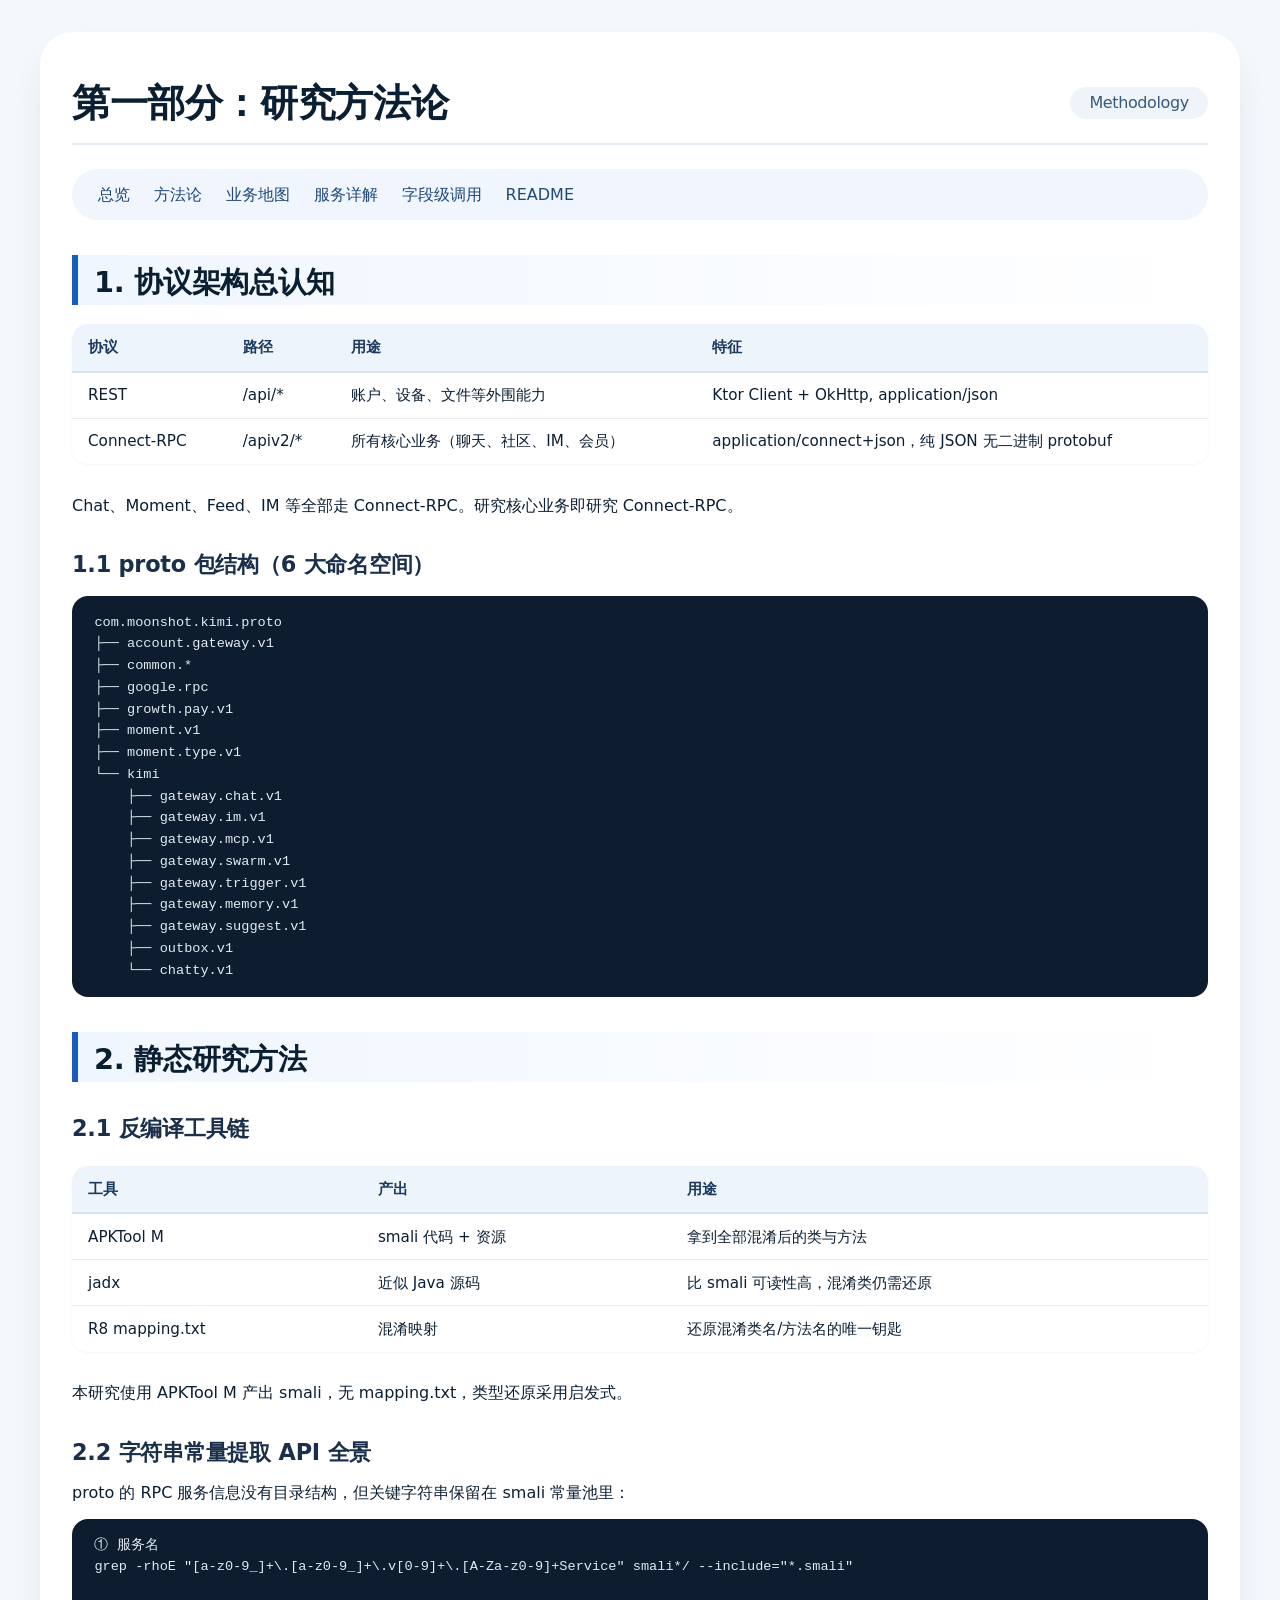
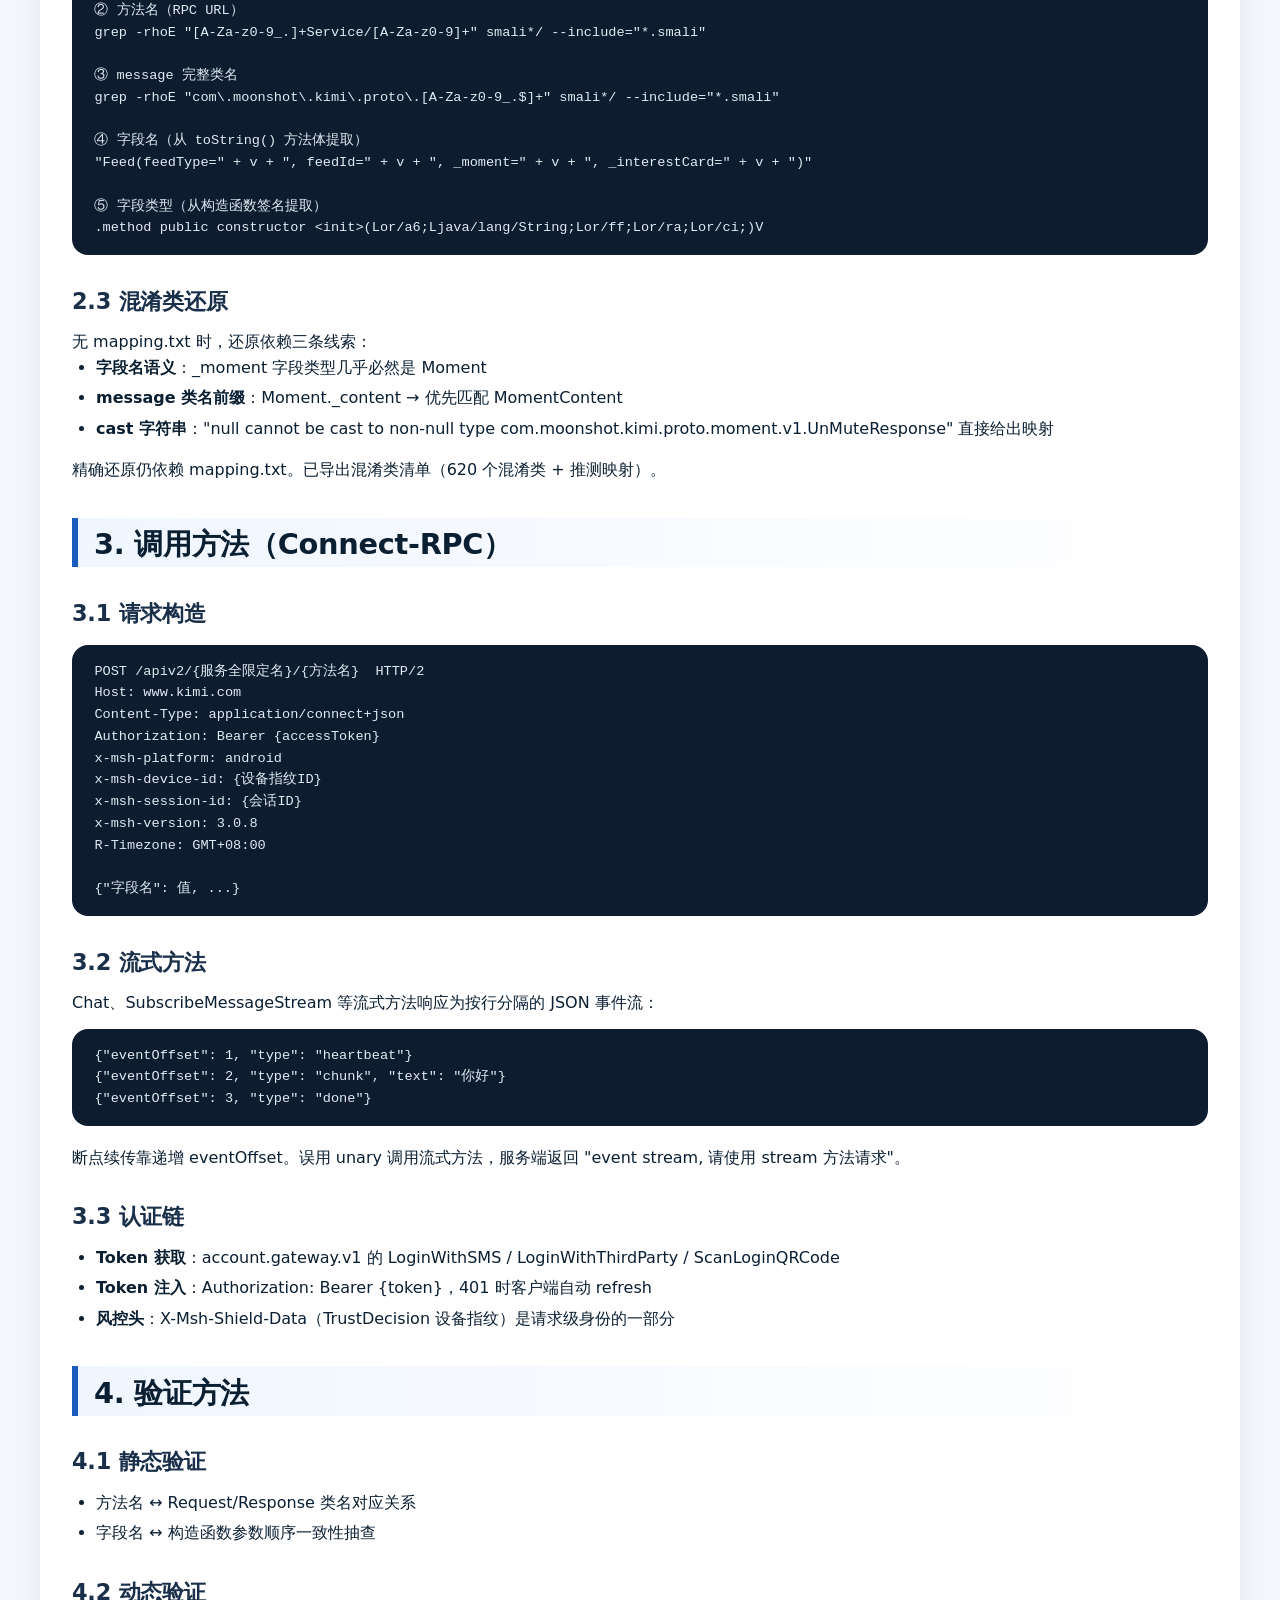
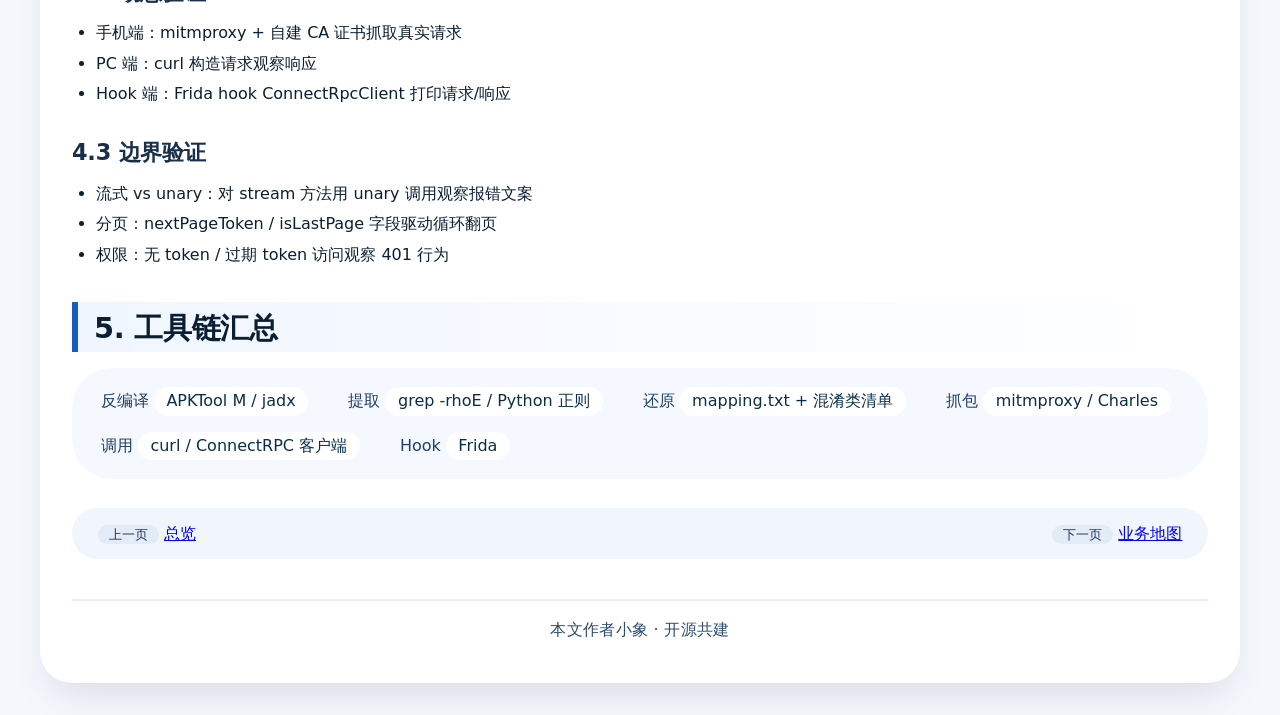
==== methodology.html @ 3190ecc0 "Create methodology.html" ====
<!DOCTYPE html>
<html lang="zh-CN">
<head>
<meta charset="UTF-8">
<meta name="viewport" content="width=device-width, initial-scale=1.0">
<title>方法论 · Kimi API 逆向研究手册</title>
<link rel="stylesheet" href="style.css">
</head>
<body>
<div class="container">

<h1><span>第一部分：研究方法论</span><small>Methodology</small></h1>

<nav class="nav-links">
<a href="index.html">总览</a>
<a href="methodology.html">方法论</a>
<a href="business-map.html">业务地图</a>
<a href="services.html">服务详解</a>
<a href="fields.html">字段级调用</a>
<a href="README.md">README</a>
</nav>

<h2>1. 协议架构总认知</h2>
<table>
<thead><tr><th>协议</th><th>路径</th><th>用途</th><th>特征</th></tr></thead>
<tbody>
<tr><td>REST</td><td>/api/*</td><td>账户、设备、文件等外围能力</td><td>Ktor Client + OkHttp, application/json</td></tr>
<tr><td>Connect-RPC</td><td>/apiv2/*</td><td>所有核心业务（聊天、社区、IM、会员）</td><td>application/connect+json，纯 JSON 无二进制 protobuf</td></tr>
</tbody>
</table>
<p>Chat、Moment、Feed、IM 等全部走 Connect-RPC。研究核心业务即研究 Connect-RPC。</p>

<h3>1.1 proto 包结构（6 大命名空间）</h3>
<div class="code-block">com.moonshot.kimi.proto
├── account.gateway.v1
├── common.*
├── google.rpc
├── growth.pay.v1
├── moment.v1
├── moment.type.v1
└── kimi
    ├── gateway.chat.v1
    ├── gateway.im.v1
    ├── gateway.mcp.v1
    ├── gateway.swarm.v1
    ├── gateway.trigger.v1
    ├── gateway.memory.v1
    ├── gateway.suggest.v1
    ├── outbox.v1
    └── chatty.v1</div>

<h2>2. 静态研究方法</h2>

<h3>2.1 反编译工具链</h3>
<table>
<thead><tr><th>工具</th><th>产出</th><th>用途</th></tr></thead>
<tbody>
<tr><td>APKTool M</td><td>smali 代码 + 资源</td><td>拿到全部混淆后的类与方法</td></tr>
<tr><td>jadx</td><td>近似 Java 源码</td><td>比 smali 可读性高，混淆类仍需还原</td></tr>
<tr><td>R8 mapping.txt</td><td>混淆映射</td><td>还原混淆类名/方法名的唯一钥匙</td></tr>
</tbody>
</table>
<p>本研究使用 APKTool M 产出 smali，无 mapping.txt，类型还原采用启发式。</p>

<h3>2.2 字符串常量提取 API 全景</h3>
<p>proto 的 RPC 服务信息没有目录结构，但关键字符串保留在 smali 常量池里：</p>
<div class="code-block">① 服务名
grep -rhoE "[a-z0-9_]+\.[a-z0-9_]+\.v[0-9]+\.[A-Za-z0-9]+Service" smali*/ --include="*.smali"

② 方法名（RPC URL）
grep -rhoE "[A-Za-z0-9_.]+Service/[A-Za-z0-9]+" smali*/ --include="*.smali"

③ message 完整类名
grep -rhoE "com\.moonshot\.kimi\.proto\.[A-Za-z0-9_.$]+" smali*/ --include="*.smali"

④ 字段名（从 toString() 方法体提取）
"Feed(feedType=" + v + ", feedId=" + v + ", _moment=" + v + ", _interestCard=" + v + ")"

⑤ 字段类型（从构造函数签名提取）
.method public constructor &lt;init&gt;(Lor/a6;Ljava/lang/String;Lor/ff;Lor/ra;Lor/ci;)V</div>

<h3>2.3 混淆类还原</h3>
<p>无 mapping.txt 时，还原依赖三条线索：</p>
<ul class="doc-list">
<li><strong>字段名语义</strong>：_moment 字段类型几乎必然是 Moment</li>
<li><strong>message 类名前缀</strong>：Moment._content → 优先匹配 MomentContent</li>
<li><strong>cast 字符串</strong>："null cannot be cast to non-null type com.moonshot.kimi.proto.moment.v1.UnMuteResponse" 直接给出映射</li>
</ul>
<p>精确还原仍依赖 mapping.txt。已导出混淆类清单（620 个混淆类 + 推测映射）。</p>

<h2>3. 调用方法（Connect-RPC）</h2>

<h3>3.1 请求构造</h3>
<div class="code-block">POST /apiv2/{服务全限定名}/{方法名}  HTTP/2
Host: www.kimi.com
Content-Type: application/connect+json
Authorization: Bearer {accessToken}
x-msh-platform: android
x-msh-device-id: {设备指纹ID}
x-msh-session-id: {会话ID}
x-msh-version: 3.0.8
R-Timezone: GMT+08:00

{"字段名": 值, ...}</div>

<h3>3.2 流式方法</h3>
<p>Chat、SubscribeMessageStream 等流式方法响应为按行分隔的 JSON 事件流：</p>
<div class="code-block">{"eventOffset": 1, "type": "heartbeat"}
{"eventOffset": 2, "type": "chunk", "text": "你好"}
{"eventOffset": 3, "type": "done"}</div>
<p>断点续传靠递增 eventOffset。误用 unary 调用流式方法，服务端返回 "event stream, 请使用 stream 方法请求"。</p>

<h3>3.3 认证链</h3>
<ul class="doc-list">
<li><strong>Token 获取</strong>：account.gateway.v1 的 LoginWithSMS / LoginWithThirdParty / ScanLoginQRCode</li>
<li><strong>Token 注入</strong>：Authorization: Bearer {token}，401 时客户端自动 refresh</li>
<li><strong>风控头</strong>：X-Msh-Shield-Data（TrustDecision 设备指纹）是请求级身份的一部分</li>
</ul>

<h2>4. 验证方法</h2>

<h3>4.1 静态验证</h3>
<ul class="doc-list">
<li>方法名 ↔ Request/Response 类名对应关系</li>
<li>字段名 ↔ 构造函数参数顺序一致性抽查</li>
</ul>

<h3>4.2 动态验证</h3>
<ul class="doc-list">
<li>手机端：mitmproxy + 自建 CA 证书抓取真实请求</li>
<li>PC 端：curl 构造请求观察响应</li>
<li>Hook 端：Frida hook ConnectRpcClient 打印请求/响应</li>
</ul>

<h3>4.3 边界验证</h3>
<ul class="doc-list">
<li>流式 vs unary：对 stream 方法用 unary 调用观察报错文案</li>
<li>分页：nextPageToken / isLastPage 字段驱动循环翻页</li>
<li>权限：无 token / 过期 token 访问观察 401 行为</li>
</ul>

<h2>5. 工具链汇总</h2>
<div class="toolchain">
<div class="toolchain-item"><span class="label">反编译</span><span class="value">APKTool M / jadx</span></div>
<div class="toolchain-item"><span class="label">提取</span><span class="value">grep -rhoE / Python 正则</span></div>
<div class="toolchain-item"><span class="label">还原</span><span class="value">mapping.txt + 混淆类清单</span></div>
<div class="toolchain-item"><span class="label">抓包</span><span class="value">mitmproxy / Charles</span></div>
<div class="toolchain-item"><span class="label">调用</span><span class="value">curl / ConnectRPC 客户端</span></div>
<div class="toolchain-item"><span class="label">Hook</span><span class="value">Frida</span></div>
</div>

<footer>
<div class="footer-bar">
<span><span class="proto-path">上一页</span> <a href="index.html">总览</a></span>
<span><span class="proto-path">下一页</span> <a href="business-map.html">业务地图</a></span>
</div>
<div class="author-line">本文作者小象 · 开源共建</div>
</footer>

</div>
</body>
</html>
---- style.css ----
* {
    margin: 0;
    padding: 0;
    box-sizing: border-box;
}

body {
    background: #f4f7fc;
    font-family: system-ui, -apple-system, 'Segoe UI', Roboto, 'Helvetica Neue', sans-serif;
    padding: 2rem 1rem;
    color: #0b1f33;
    line-height: 1.6;
}

.container {
    max-width: 1200px;
    margin: 0 auto;
    background: #ffffff;
    border-radius: 32px;
    box-shadow: 0 20px 40px -12px rgba(0, 20, 40, 0.12);
    padding: 2.5rem 2rem;
}

h1, h2, h3, h4 {
    font-weight: 600;
    letter-spacing: -0.01em;
}

h1 {
    font-size: 2.4rem;
    border-bottom: 2px solid #e6edf6;
    padding-bottom: 0.6rem;
    margin-bottom: 1.5rem;
    display: flex;
    align-items: center;
    justify-content: space-between;
    flex-wrap: wrap;
}

h1 small {
    font-size: 1rem;
    font-weight: 400;
    color: #3a5a7a;
    background: #eef4fa;
    padding: 0.2rem 1.2rem;
    border-radius: 40px;
}

h2 {
    font-size: 1.8rem;
    margin-top: 2.2rem;
    margin-bottom: 0.8rem;
    padding-left: 1rem;
    border-left: 6px solid #1a5bbf;
    background: linear-gradient(to right, #f0f6ff, transparent);
    padding-top: 0.2rem;
}

h3 {
    font-size: 1.4rem;
    margin: 1.8rem 0 0.6rem 0;
    color: #1a2f4a;
}

h4 {
    font-size: 1.1rem;
    margin: 1.2rem 0 0.3rem 0;
    color: #1d3b5e;
}

.badge-grid {
    display: flex;
    flex-wrap: wrap;
    gap: 1rem 2rem;
    background: #eef4fc;
    padding: 0.8rem 1.6rem;
    border-radius: 60px;
    margin: 1rem 0 1.6rem 0;
    justify-content: center;
}

.badge-grid span {
    font-weight: 500;
    color: #12304d;
}

.badge-grid strong {
    background: white;
    padding: 0.1rem 0.8rem;
    border-radius: 30px;
    color: #1a5bbf;
    margin-left: 0.3rem;
}

table {
    width: 100%;
    border-collapse: collapse;
    font-size: 0.95rem;
    margin: 1.2rem 0 1.8rem 0;
    border-radius: 16px;
    overflow: hidden;
    box-shadow: 0 1px 3px rgba(0, 0, 0, 0.04);
}

th {
    background: #eef4fc;
    text-align: left;
    padding: 0.7rem 1rem;
    font-weight: 600;
    color: #1d3b5e;
    border-bottom: 2px solid #d8e2ed;
}

td {
    padding: 0.65rem 1rem;
    border-bottom: 1px solid #e6edf6;
    vertical-align: top;
}

tr:last-child td {
    border-bottom: none;
}

.proto-path {
    background: #e2ebf6;
    padding: 0.1rem 0.7rem;
    border-radius: 30px;
    font-size: 0.8rem;
    color: #1a3a5a;
    font-weight: 500;
}

.service-card {
    background: #fafcff;
    border: 1px solid #e2ebf4;
    border-radius: 20px;
    padding: 1.2rem 1.5rem;
    margin: 1.5rem 0;
    transition: box-shadow 0.1s;
}

.service-card:hover {
    box-shadow: 0 4px 12px rgba(0, 20, 60, 0.06);
}

.service-title {
    display: flex;
    align-items: baseline;
    flex-wrap: wrap;
    gap: 0.4rem 1rem;
    margin-bottom: 0.3rem;
}

.service-title .name {
    font-weight: 650;
    font-size: 1.2rem;
    color: #0b2a4a;
}

.service-title .count {
    color: #4d6a8a;
    font-size: 0.9rem;
}

.method-list {
    display: grid;
    grid-template-columns: repeat(auto-fill, minmax(200px, 1fr));
    gap: 0.2rem 0.8rem;
    margin-top: 0.5rem;
}

.method-item {
    font-size: 0.9rem;
    display: flex;
    align-items: baseline;
    gap: 0.3rem;
    padding: 0.1rem 0;
    border-bottom: 1px dashed #edf2f8;
}

.method-item .type-badge {
    font-size: 0.65rem;
    text-transform: uppercase;
    background: #dce5f0;
    padding: 0.05rem 0.5rem;
    border-radius: 30px;
    color: #1f3f62;
    font-weight: 600;
}

.field-table {
    margin: 0.6rem 0 1.2rem 0;
    font-size: 0.9rem;
}

.field-table th {
    background: #eef3fa;
    padding: 0.4rem 0.8rem;
}

.field-table td {
    padding: 0.4rem 0.8rem;
}

.code-block {
    background: #0d1c2e;
    color: #e2eaf3;
    padding: 1rem 1.4rem;
    border-radius: 16px;
    overflow-x: auto;
    font-family: 'JetBrains Mono', 'Fira Code', monospace;
    font-size: 0.85rem;
    margin: 0.8rem 0 1.2rem 0;
    white-space: pre-wrap;
    word-break: break-word;
}

hr {
    border: none;
    border-top: 2px solid #e2eaf2;
    margin: 2rem 0;
}

.toolchain {
    display: flex;
    flex-wrap: wrap;
    gap: 1rem 2.5rem;
    background: #f5f9ff;
    padding: 1.2rem 1.8rem;
    border-radius: 40px;
    margin: 1rem 0;
}

.toolchain-item {
    display: flex;
    align-items: baseline;
    gap: 0.3rem;
}

.toolchain-item .label {
    font-weight: 500;
    color: #1f3f62;
}

.toolchain-item .value {
    background: white;
    padding: 0.1rem 0.8rem;
    border-radius: 30px;
    color: #0a2e4a;
}

.footnote {
    font-size: 0.9rem;
    color: #446688;
    background: #f2f8ff;
    padding: 0.5rem 1rem;
    border-radius: 40px;
    display: inline-block;
}

.author-line {
    margin-top: 2.5rem;
    padding-top: 1rem;
    border-top: 2px solid #e6edf6;
    font-size: 1rem;
    color: #2f4d6e;
    text-align: center;
    letter-spacing: 0.3px;
}

.nav-links {
    display: flex;
    flex-wrap: wrap;
    gap: 0.3rem 1.5rem;
    background: #f0f5fe;
    padding: 0.8rem 1.6rem;
    border-radius: 40px;
    margin: 1.2rem 0;
}

.nav-links a {
    text-decoration: none;
    color: #1f4a7a;
    font-weight: 500;
}

.nav-links a:hover {
    text-decoration: underline;
}

.meta-row {
    display: flex;
    flex-wrap: wrap;
    justify-content: space-between;
    align-items: center;
    gap: 0.5rem 1rem;
    margin-bottom: 0.5rem;
}

.lead {
    margin: 0.8rem 0 1.2rem 0;
    background: #f2f7fe;
    padding: 0.8rem 1.2rem;
    border-radius: 30px;
}

.doc-list {
    margin-left: 1.5rem;
    margin-bottom: 1rem;
}

.doc-list li {
    margin-bottom: 0.3rem;
}

.footer-bar {
    background: #f0f5fe;
    border-radius: 40px;
    padding: 0.8rem 1.6rem;
    margin: 1.8rem 0 0.2rem 0;
    display: flex;
    flex-wrap: wrap;
    justify-content: space-between;
    gap: 0.5rem;
}

@media (max-width: 700px) {
    .container {
        padding: 1.2rem 0.8rem;
    }
    h1 {
        font-size: 1.8rem;
    }
    .badge-grid {
        border-radius: 30px;
        padding: 0.8rem 1rem;
    }
    .method-list {
        grid-template-columns: 1fr;
    }
}
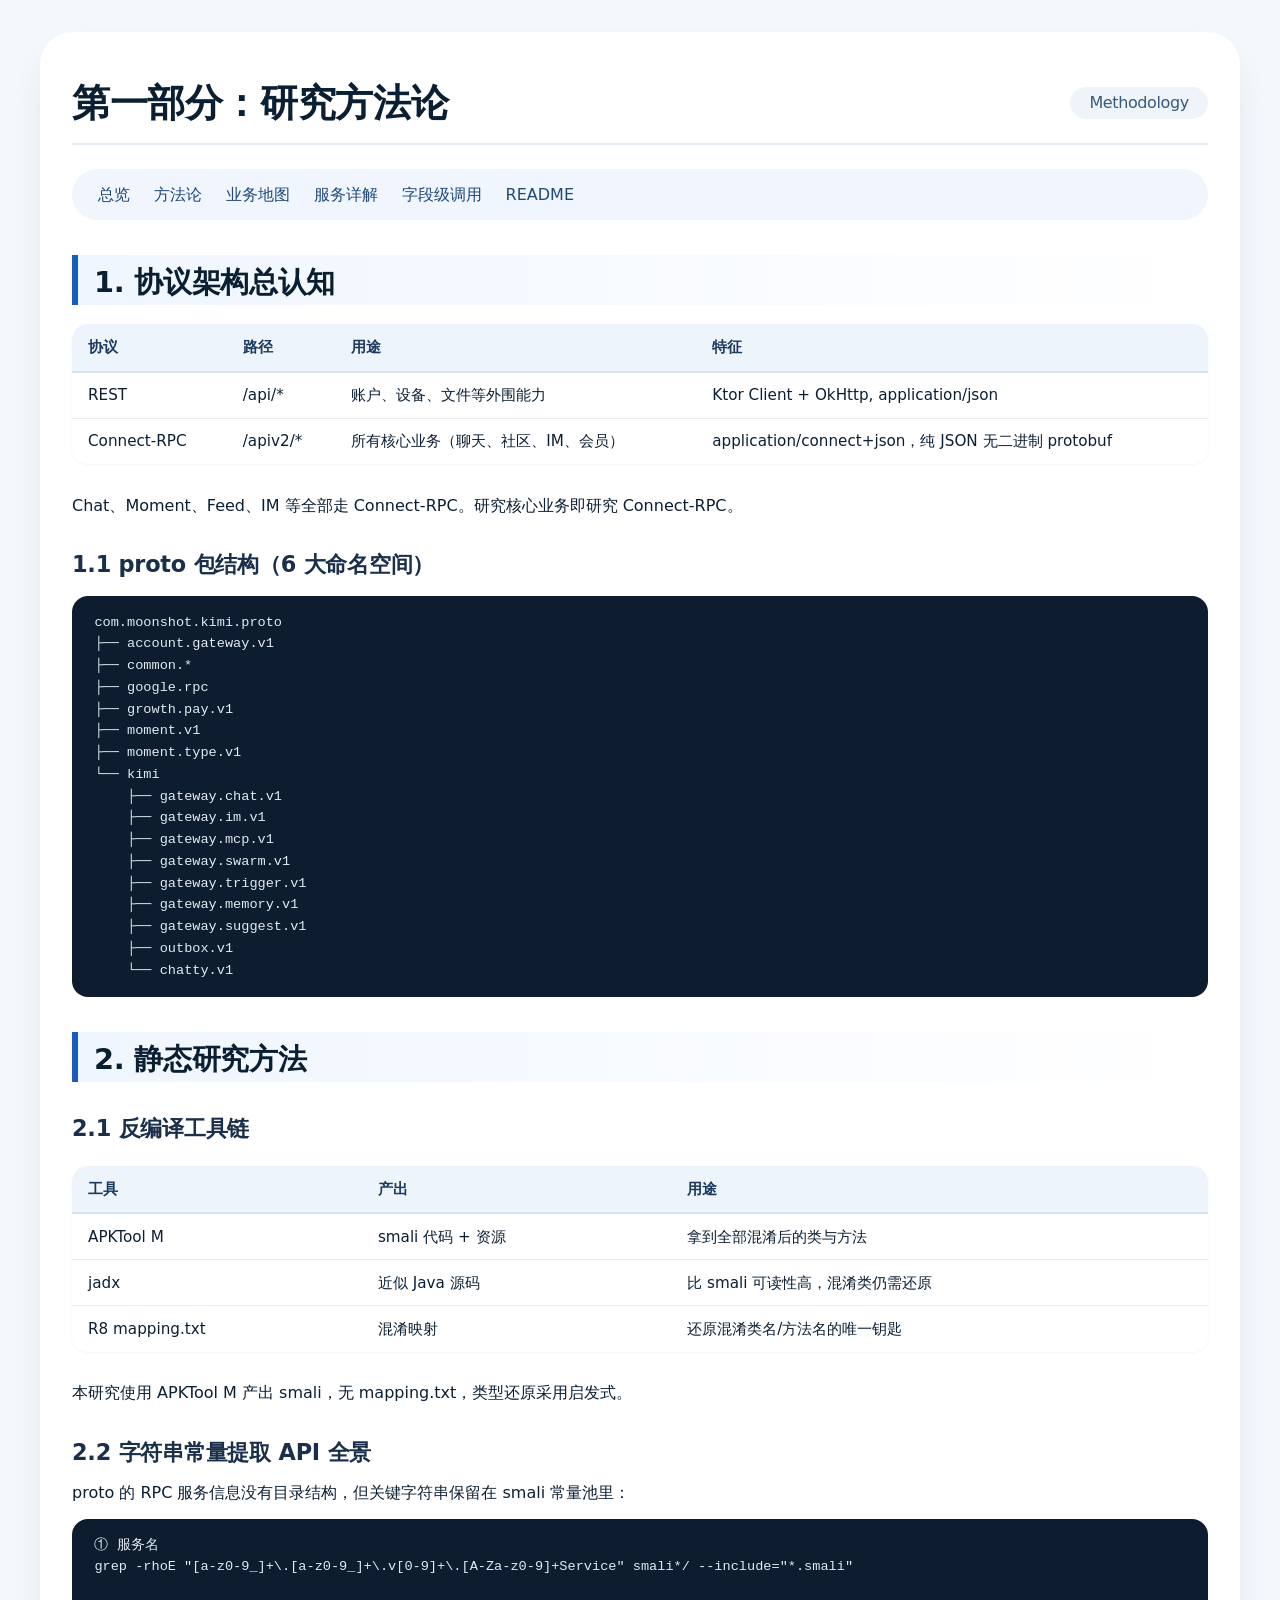
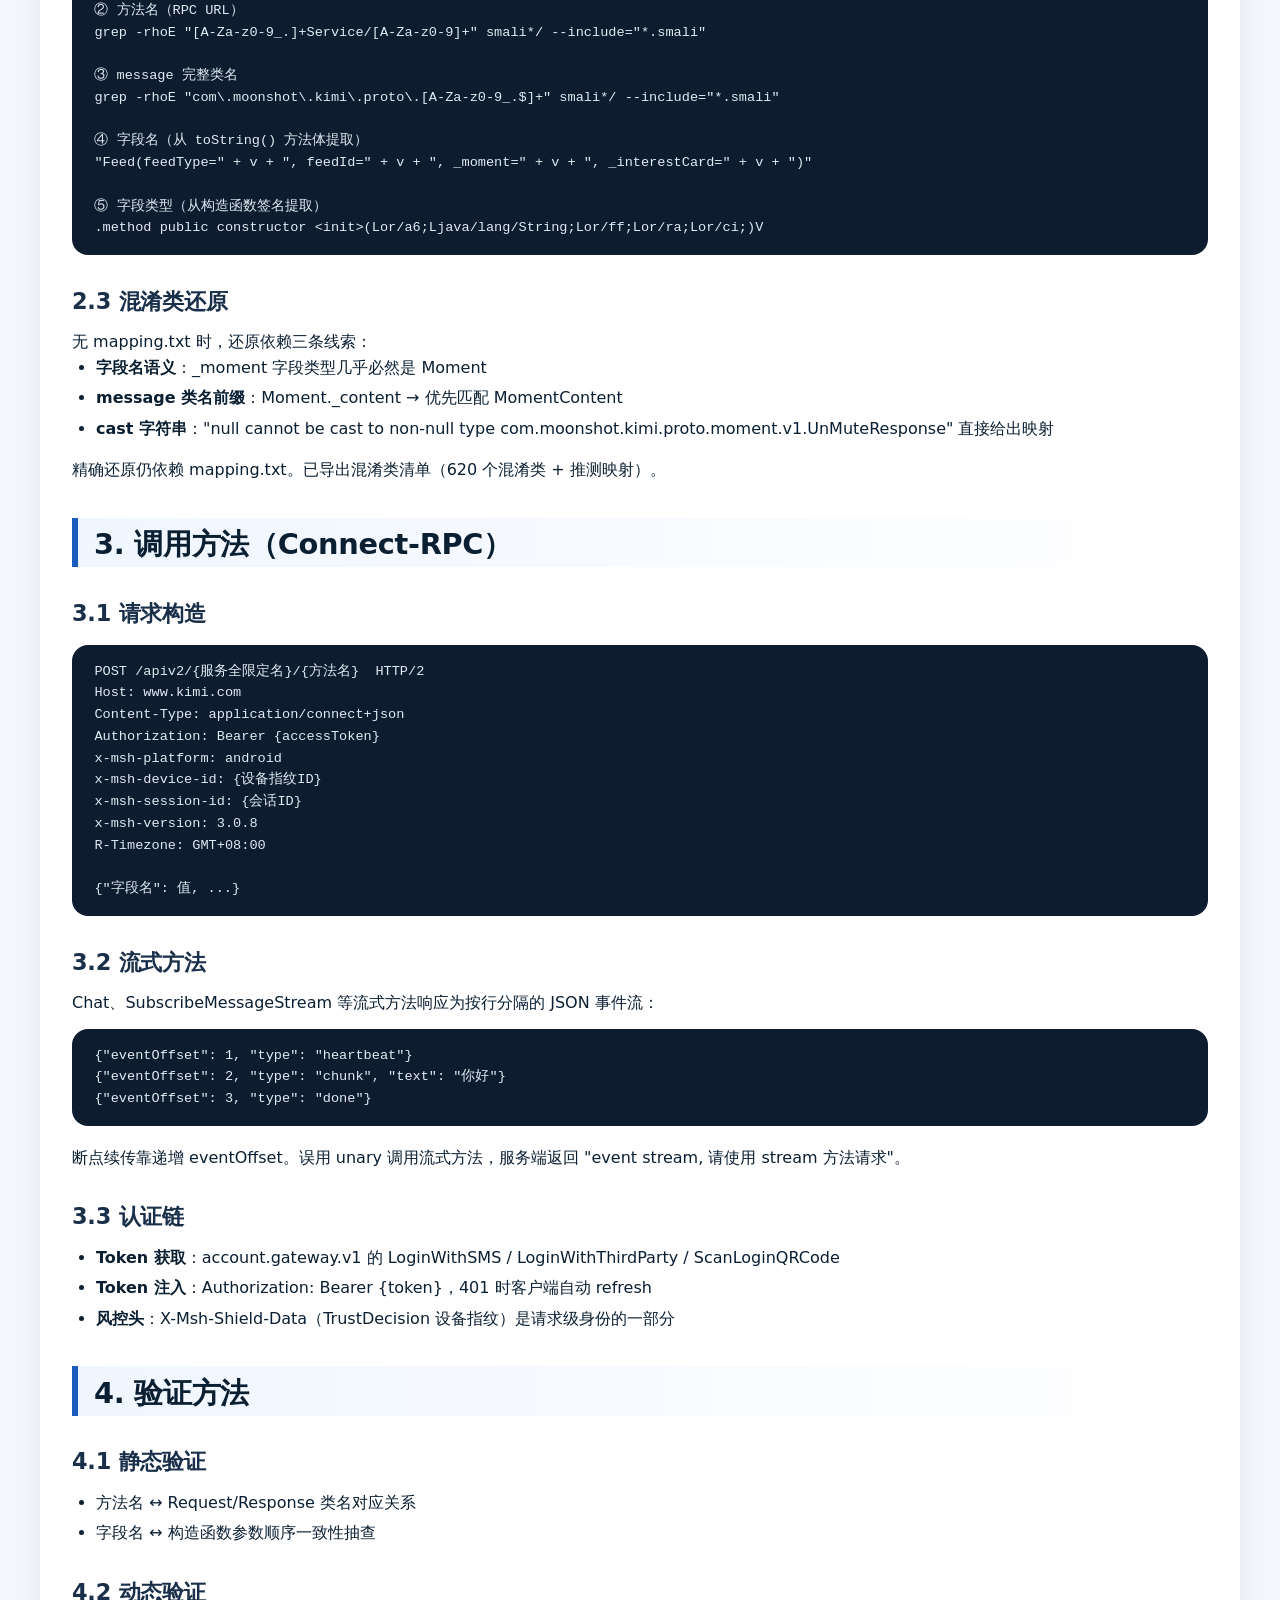
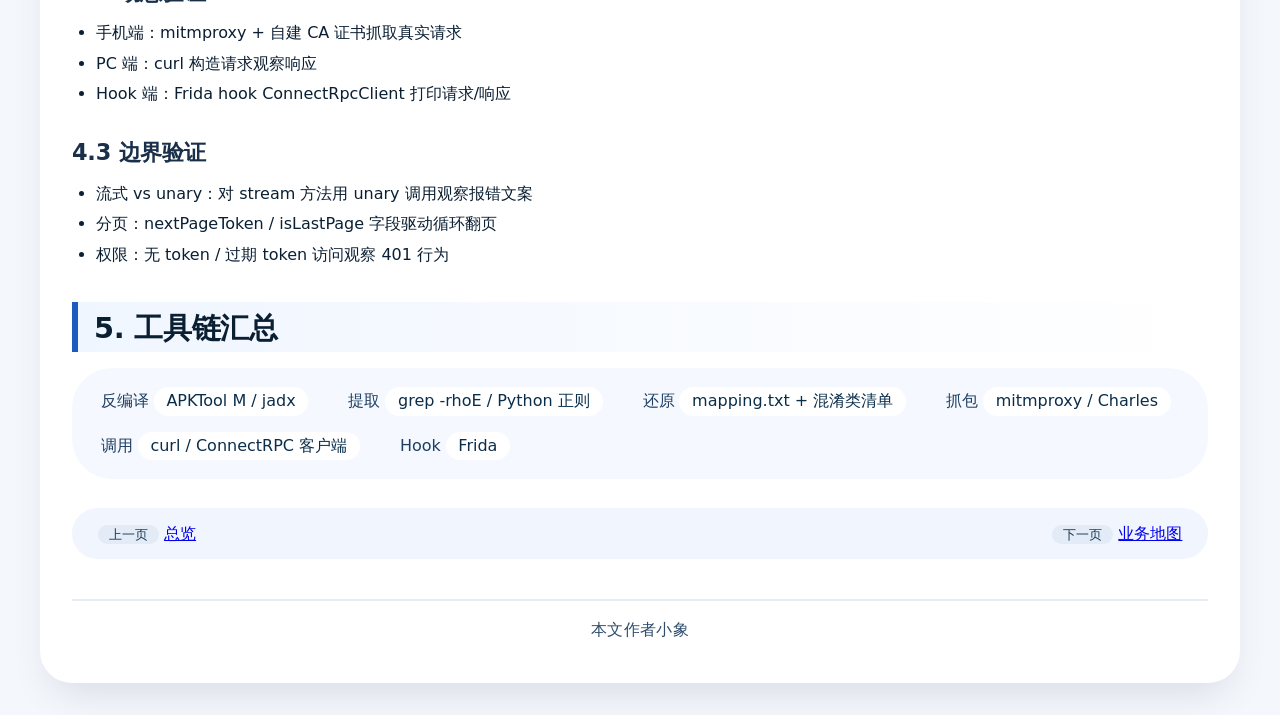
==== commit bf58547b: "Update methodology.html" ====
--- a/methodology.html
+++ b/methodology.html
@@ -154,7 +154,7 @@
 <span><span class="proto-path">上一页</span> <a href="index.html">总览</a></span>
 <span><span class="proto-path">下一页</span> <a href="business-map.html">业务地图</a></span>
 </div>
-<div class="author-line">本文作者小象 · 开源共建</div>
+<div class="author-line">本文作者小象</div>
 </footer>
 
 </div>
